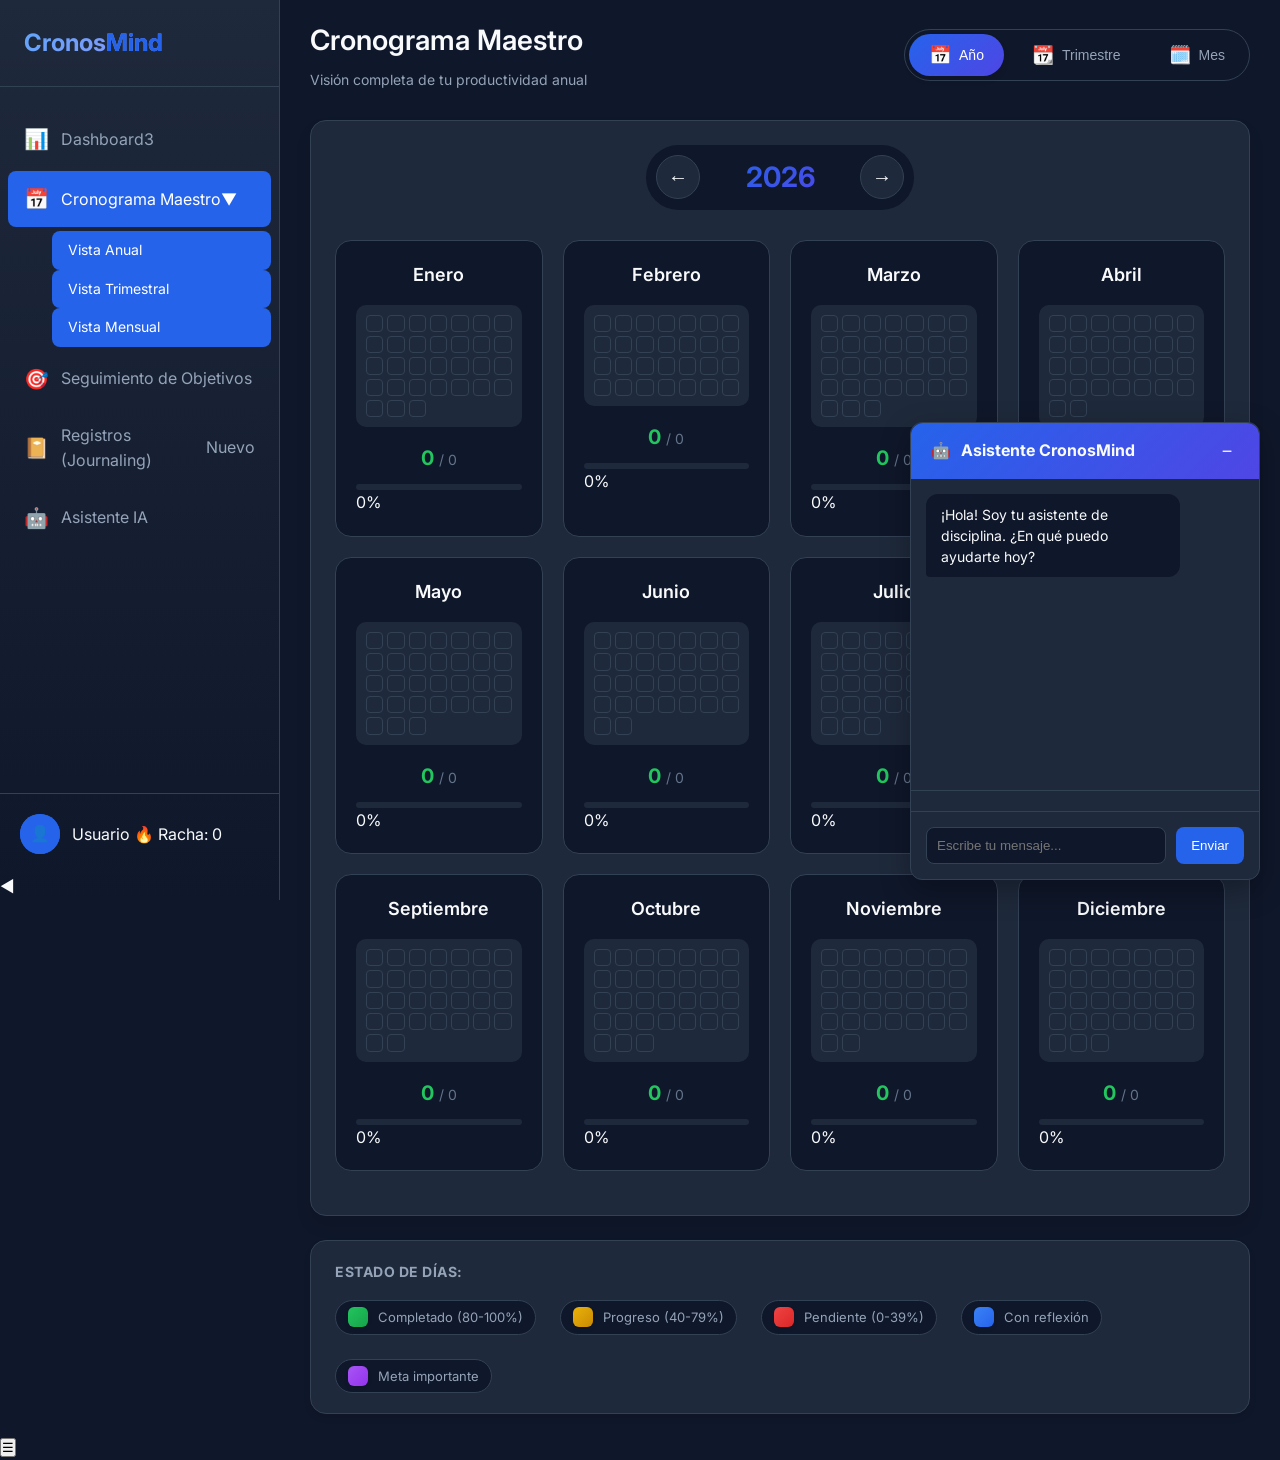
==== cronograma.html @ dc19986a "Inicio" ====
<!DOCTYPE html>
<html lang="es">
<head>
    <meta charset="UTF-8">
    <meta name="viewport" content="width=device-width, initial-scale=1.0">
    <title>CronosMind - Cronograma Maestro</title>
    
    <!-- CSS -->
    <link rel="stylesheet" href="css/style.css">
    <link rel="stylesheet" href="css/components.css">
    <link rel="stylesheet" href="css/cronograma.css">
    
    <!-- Fonts -->
    <link href="https://fonts.googleapis.com/css2?family=Inter:wght@400;500;600;700;800&display=swap" rel="stylesheet">
    
    <!-- PWA -->
    <link rel="manifest" href="manifest.json">
    <meta name="theme-color" content="#2563eb">
</head>
<body>
    <div class="app-container">
        <!-- Sidebar Mejorado -->
        <nav class="sidebar">
            <div class="logo">
                <h1>Cronos<span>Mind</span></h1>
            </div>
            
            <ul class="nav-menu">
                <li class="nav-item">
                    <a href="dashboard.html">
                        <span class="icon">📊</span>
                        <span>Dashboard</span>
                        <span class="badge">3</span>
                    </a>
                </li>
                
                <li class="nav-item has-submenu expanded active">
                    <a href="cronograma.html">
                        <span class="icon">📅</span>
                        <span>Cronograma Maestro</span>
                        <span class="arrow">▼</span>
                    </a>
                    <ul class="sub-menu">
                        <li><a href="cronograma.html?view=year" class="active-view">Vista Anual</a></li>
                        <li><a href="cronograma.html?view=quarter">Vista Trimestral</a></li>
                        <li><a href="cronograma.html?view=month">Vista Mensual</a></li>
                    </ul>
                </li>
                
                <li class="nav-item">
                    <a href="goals.html">
                        <span class="icon">🎯</span>
                        <span>Seguimiento de Objetivos</span>
                    </a>
                </li>
                
                <li class="nav-item">
                    <a href="journal.html">
                        <span class="icon">📔</span>
                        <span>Registros (Journaling)</span>
                        <span class="badge new">Nuevo</span>
                    </a>
                </li>
                
                <li class="nav-item" id="openAIAssistant">
                    <a href="#">
                        <span class="icon">🤖</span>
                        <span>Asistente IA</span>
                    </a>
                </li>
            </ul>

            <div class="sidebar-footer">
                <div class="user-info">
                    <div class="user-avatar">
                        <img src="data:image/svg+xml,%3Csvg xmlns='http://www.w3.org/2000/svg' width='40' height='40' viewBox='0 0 40 40'%3E%3Ccircle cx='20' cy='20' r='20' fill='%232563eb'/%3E%3Ctext x='20' y='25' text-anchor='middle' fill='white' font-size='16' font-family='Arial'%3E👤%3C/text%3E%3C/svg%3E" alt="Avatar">
                    </div>
                    <div class="user-details">
                        <span class="user-name" id="userNameDisplay">Usuario</span>
                        <span class="user-streak">🔥 Racha: <span id="userStreak">0</span></span>
                    </div>
                </div>
            </div>
        </nav>

        <!-- Contenido Principal -->
        <main class="main-content">
            <header class="top-bar">
                <div class="page-title">
                    <h2>Cronograma Maestro</h2>
                    <span class="date">Visión completa de tu productividad anual</span>
                </div>
                <div class="view-controls">
                    <button class="btn-view active" data-view="year">
                        <span class="icon">📅</span>
                        <span>Año</span>
                    </button>
                    <button class="btn-view" data-view="quarter">
                        <span class="icon">📆</span>
                        <span>Trimestre</span>
                    </button>
                    <button class="btn-view" data-view="month">
                        <span class="icon">🗓️</span>
                        <span>Mes</span>
                    </button>
                </div>
            </header>

            <!-- Vista Año -->
            <div class="cronograma-container" id="yearView">
                <div class="year-selector">
                    <button class="nav-year" id="prevYear">
                        <span>←</span>
                    </button>
                    <h2 id="displayYear">2026</h2>
                    <button class="nav-year" id="nextYear">
                        <span>→</span>
                    </button>
                </div>

                <div class="year-grid" id="yearGrid">
                    <!-- Generado por JavaScript -->
                </div>
            </div>

            <!-- Vista Trimestre -->
            <div class="cronograma-container" id="quarterView" style="display: none;">
                <div class="quarter-header">
                    <h2>Resumen Trimestral <span id="quarterYear">2026</span></h2>
                </div>
                <div class="quarters-grid" id="quartersGrid">
                    <!-- Generado por JavaScript -->
                </div>
                <div class="trend-chart-container">
                    <h3>Tendencia de Productividad</h3>
                    <div class="trend-chart" id="trendChart"></div>
                </div>
            </div>

            <!-- Vista Mes -->
            <div class="cronograma-container" id="monthView" style="display: none;">
                <div class="month-header">
                    <button class="back-to-year">
                        <span>←</span> Volver
                    </button>
                    <h2 id="currentMonthTitle">Marzo 2026</h2>
                    <div class="month-nav">
                        <button class="prev-month" id="prevMonth">
                            <span>←</span>
                        </button>
                        <button class="next-month" id="nextMonth">
                            <span>→</span>
                        </button>
                    </div>
                </div>

                <div class="month-calendar">
                    <div class="weekdays">
                        <div>Domingo</div>
                        <div>Lunes</div>
                        <div>Martes</div>
                        <div>Miércoles</div>
                        <div>Jueves</div>
                        <div>Viernes</div>
                        <div>Sábado</div>
                    </div>
                    <div class="days-grid" id="daysGrid">
                        <!-- Generado por JavaScript -->
                    </div>
                </div>

                <div class="month-summary" id="monthSummary">
                    <!-- Generado por JavaScript -->
                </div>
            </div>

            <!-- Leyenda de colores MEJORADA -->
            <div class="legend-container">
                <h4>Estado de días:</h4>
                <div class="legend-items">
                    <div class="legend-item">
                        <span class="color-box" style="background: linear-gradient(135deg, #22c55e, #16a34a);"></span>
                        <span>Completado (80-100%)</span>
                    </div>
                    <div class="legend-item">
                        <span class="color-box" style="background: linear-gradient(135deg, #eab308, #ca8a04);"></span>
                        <span>Progreso (40-79%)</span>
                    </div>
                    <div class="legend-item">
                        <span class="color-box" style="background: linear-gradient(135deg, #ef4444, #dc2626);"></span>
                        <span>Pendiente (0-39%)</span>
                    </div>
                    <div class="legend-item">
                        <span class="color-box" style="background: linear-gradient(135deg, #3b82f6, #2563eb);"></span>
                        <span>Con reflexión</span>
                    </div>
                    <div class="legend-item">
                        <span class="color-box" style="background: linear-gradient(135deg, #a855f7, #9333ea);"></span>
                        <span>Meta importante</span>
                    </div>
                </div>
            </div>
        </main>
    </div>

    <!-- Modal para detalles del día -->
    <div class="modal" id="dayModal" style="display: none;">
        <div class="modal-content">
            <div class="modal-header">
                <h2 id="modalDateTitle"></h2>
                <button class="modal-close" onclick="document.getElementById('dayModal').style.display='none'">×</button>
            </div>
            <div class="modal-body">
                <div class="day-details" id="dayDetails"></div>
            </div>
        </div>
    </div>

    <!-- Scripts -->
    <script src="js/main.js"></script>
    <script src="js/sidebar.js"></script>
    <script src="js/cronograma.js"></script>
    <script src="js/ai-assistant.js"></script>
    
    <script>
        document.addEventListener('DOMContentLoaded', () => {
            // Inicializar sistema
            if (!window.cronosMind) {
                window.cronosMind = new CronosMind();
            }
            
            // Inicializar cronograma
            if (typeof CronogramaMaestro !== 'undefined') {
                window.cronograma = new CronogramaMaestro();
            }
            
            // Inicializar asistente
            if (!window.aiAssistant && typeof AIAssistant !== 'undefined') {
                window.aiAssistant = new AIAssistant();
            }
            
            // Actualizar racha en sidebar
            const streakSpan = document.getElementById('userStreak');
            if (streakSpan && window.cronosMind) {
                streakSpan.textContent = window.cronosMind.calculateStreak?.() || 0;
            }
        });
    </script>
</body>
</html>
---- css/style.css ----
:root {
    --primary-color: #2563eb;
    --secondary-color: #4f46e5;
    --background-dark: #0f172a;
    --background-light: #1e293b;
    --text-primary: #f8fafc;
    --text-secondary: #94a3b8;
    --accent-green: #22c55e;
    --accent-red: #ef4444;
    --accent-yellow: #eab308;
    --sidebar-width: 280px;
    --header-height: 70px;
    --border-color: #334155;
}

* {
    margin: 0;
    padding: 0;
    box-sizing: border-box;
}

body {
    font-family: 'Inter', sans-serif;
    background-color: var(--background-dark);
    color: var(--text-primary);
    line-height: 1.6;
}

.app-container {
    display: flex;
    min-height: 100vh;
}

/* Sidebar Styles */
.sidebar {
    width: var(--sidebar-width);
    background: linear-gradient(180deg, var(--background-light) 0%, #0f172a 100%);
    border-right: 1px solid var(--border-color);
    display: flex;
    flex-direction: column;
    position: fixed;
    height: 100vh;
    overflow-y: auto;
}

.logo {
    padding: 24px;
    border-bottom: 1px solid var(--border-color);
}

.logo h1 {
    font-size: 24px;
    font-weight: 700;
    background: linear-gradient(135deg, #60a5fa, #a78bfa);
    -webkit-background-clip: text;
    -webkit-text-fill-color: transparent;
}

.logo span {
    background: none;
    -webkit-text-fill-color: var(--primary-color);
}

.nav-menu {
    list-style: none;
    padding: 20px 0;
    flex: 1;
}

.nav-item {
    margin: 4px 8px;
}

.nav-item a {
    display: flex;
    align-items: center;
    padding: 12px 16px;
    color: var(--text-secondary);
    text-decoration: none;
    border-radius: 8px;
    transition: all 0.3s ease;
}

.nav-item a:hover {
    background: rgba(37, 99, 235, 0.1);
    color: var(--text-primary);
}

.nav-item.active a {
    background: var(--primary-color);
    color: white;
}

.nav-item .icon {
    margin-right: 12px;
    font-size: 20px;
}

.sub-menu {
    list-style: none;
    margin-left: 44px;
    margin-top: 4px;
}

.sub-menu a {
    padding: 8px 16px;
    font-size: 14px;
}

.sidebar-footer {
    padding: 20px;
    border-top: 1px solid var(--border-color);
}

.user-info {
    display: flex;
    align-items: center;
    gap: 12px;
}

.user-avatar {
    width: 40px;
    height: 40px;
    background: var(--primary-color);
    border-radius: 50%;
    display: flex;
    align-items: center;
    justify-content: center;
    font-size: 20px;
}

/* Main Content */
.main-content {
    flex: 1;
    margin-left: var(--sidebar-width);
    padding: 20px 30px;
}

.top-bar {
    display: flex;
    justify-content: space-between;
    align-items: center;
    margin-bottom: 30px;
    height: var(--header-height);
}

.page-title h2 {
    font-size: 28px;
    font-weight: 600;
    margin-bottom: 4px;
}

.page-title .date {
    color: var(--text-secondary);
    font-size: 14px;
}

.btn {
    padding: 10px 20px;
    border-radius: 8px;
    border: none;
    font-weight: 500;
    cursor: pointer;
    transition: all 0.3s ease;
}

.btn-primary {
    background: var(--primary-color);
    color: white;
}

.btn-primary:hover {
    background: var(--secondary-color);
    transform: translateY(-2px);
}

.btn-secondary {
    background: transparent;
    border: 1px solid var(--border-color);
    color: var(--text-primary);
}

.btn-secondary:hover {
    background: var(--background-light);
}

/* Stats Grid */
.stats-grid {
    display: grid;
    grid-template-columns: repeat(4, 1fr);
    gap: 20px;
    margin-bottom: 30px;
}

.stat-card {
    background: var(--background-light);
    border-radius: 12px;
    padding: 20px;
    display: flex;
    align-items: center;
    gap: 16px;
    border: 1px solid var(--border-color);
    transition: transform 0.3s ease;
}

.stat-card:hover {
    transform: translateY(-4px);
}

.stat-icon {
    width: 48px;
    height: 48px;
    background: rgba(37, 99, 235, 0.1);
    border-radius: 12px;
    display: flex;
    align-items: center;
    justify-content: center;
    font-size: 24px;
}

.stat-info h3 {
    font-size: 14px;
    color: var(--text-secondary);
    margin-bottom: 4px;
}

.stat-number {
    font-size: 28px;
    font-weight: 700;
}

/* Calendar Section */
.calendar-section {
    background: var(--background-light);
    border-radius: 12px;
    padding: 20px;
    margin-bottom: 30px;
    border: 1px solid var(--border-color);
}

.section-header {
    display: flex;
    justify-content: space-between;
    align-items: center;
    margin-bottom: 20px;
}

.calendar-nav {
    display: flex;
    gap: 10px;
}

.calendar-nav button {
    background: transparent;
    border: 1px solid var(--border-color);
    color: var(--text-primary);
    width: 36px;
    height: 36px;
    border-radius: 8px;
    cursor: pointer;
    transition: all 0.3s ease;
}

.calendar-nav button:hover {
    background: var(--primary-color);
}

.calendar-grid {
    display: grid;
    grid-template-columns: repeat(7, 1fr);
    gap: 8px;
}

.calendar-day-header {
    text-align: center;
    padding: 10px;
    color: var(--text-secondary);
    font-weight: 500;
}

.calendar-day {
    aspect-ratio: 1;
    background: var(--background-dark);
    border: 1px solid var(--border-color);
    border-radius: 8px;
    padding: 8px;
    cursor: pointer;
    transition: all 0.3s ease;
    display: flex;
    flex-direction: column;
}

.calendar-day:hover {
    border-color: var(--primary-color);
    transform: scale(1.02);
}

.calendar-day.today {
    border: 2px solid var(--primary-color);
}

.calendar-day.has-entry {
    background: rgba(34, 197, 94, 0.1);
}

.day-number {
    font-weight: 600;
    margin-bottom: 4px;
}

.day-indicator {
    width: 8px;
    height: 8px;
    border-radius: 50%;
    background: var(--accent-green);
    margin-top: auto;
}

/* Dual Section */
.dual-section {
    display: grid;
    grid-template-columns: 1fr 1fr;
    gap: 20px;
}

.goals-section, .quick-journal {
    background: var(--background-light);
    border-radius: 12px;
    padding: 20px;
    border: 1px solid var(--border-color);
}

.goals-section h3, .quick-journal h3 {
    margin-bottom: 16px;
    font-size: 18px;
}

.goals-list {
    margin-bottom: 16px;
}

.goal-item {
    display: flex;
    align-items: center;
    padding: 10px;
    background: var(--background-dark);
    border-radius: 8px;
    margin-bottom: 8px;
}

.goal-item input[type="checkbox"] {
    margin-right: 12px;
    width: 18px;
    height: 18px;
    cursor: pointer;
}

.goal-item label {
    flex: 1;
    cursor: pointer;
}

.goal-type {
    font-size: 12px;
    padding: 4px 8px;
    border-radius: 4px;
    background: rgba(37, 99, 235, 0.2);
    color: var(--text-secondary);
}

.goal-type.obligatoria {
    background: rgba(239, 68, 68, 0.2);
    color: var(--accent-red);
}

.goal-type.opcional {
    background: rgba(234, 179, 8, 0.2);
    color: var(--accent-yellow);
}

.btn-add-goal {
    width: 100%;
    padding: 10px;
    background: transparent;
    border: 2px dashed var(--border-color);
    color: var(--text-secondary);
    border-radius: 8px;
    cursor: pointer;
    transition: all 0.3s ease;
}

.btn-add-goal:hover {
    border-color: var(--primary-color);
    color: var(--primary-color);
}

.quick-journal textarea {
    width: 100%;
    height: 120px;
    background: var(--background-dark);
    border: 1px solid var(--border-color);
    border-radius: 8px;
    padding: 12px;
    color: var(--text-primary);
    font-family: inherit;
    resize: vertical;
    margin-bottom: 12px;
}

.quick-journal textarea:focus {
    outline: none;
    border-color: var(--primary-color);
}

.btn-save-journal {
    width: 100%;
    padding: 10px;
    background: var(--primary-color);
    color: white;
    border: none;
    border-radius: 8px;
    cursor: pointer;
    transition: all 0.3s ease;
}

.btn-save-journal:hover {
    background: var(--secondary-color);
}

/* Scrollbar Personalizada */
::-webkit-scrollbar {
    width: 8px;
}

::-webkit-scrollbar-track {
    background: var(--background-dark);
}

::-webkit-scrollbar-thumb {
    background: var(--border-color);
    border-radius: 4px;
}

::-webkit-scrollbar-thumb:hover {
    background: var(--primary-color);
}

/* Responsive */
@media (max-width: 1024px) {
    .stats-grid {
        grid-template-columns: repeat(2, 1fr);
    }
    
    .dual-section {
        grid-template-columns: 1fr;
    }
}

@media (max-width: 768px) {
    .sidebar {
        width: 80px;
    }
    
    .logo h1 {
        font-size: 0;
    }
    
    .logo h1::first-letter {
        font-size: 24px;
    }
    
    .nav-item span:last-child {
        display: none;
    }
    
    .main-content {
        margin-left: 80px;
    }
}
---- css/components.css ----
/* Modal Styles */
.modal {
    position: fixed;
    top: 0;
    left: 0;
    width: 100%;
    height: 100%;
    background: rgba(0, 0, 0, 0.8);
    display: flex;
    align-items: center;
    justify-content: center;
    z-index: 1000;
    animation: fadeIn 0.3s ease;
}

.modal-content {
    background: var(--background-light);
    border-radius: 12px;
    padding: 30px;
    max-width: 500px;
    width: 90%;
    max-height: 80vh;
    overflow-y: auto;
    border: 1px solid var(--border-color);
    animation: slideUp 0.3s ease;
}

@keyframes fadeIn {
    from { opacity: 0; }
    to { opacity: 1; }
}

@keyframes slideUp {
    from {
        transform: translateY(50px);
        opacity: 0;
    }
    to {
        transform: translateY(0);
        opacity: 1;
    }
}

.modal h2 {
    margin-bottom: 20px;
    color: var(--text-primary);
}

.modal-date {
    color: var(--text-secondary);
    margin-bottom: 20px;
    font-size: 14px;
}

.modal textarea {
    width: 100%;
    height: 150px;
    background: var(--background-dark);
    border: 1px solid var(--border-color);
    border-radius: 8px;
    padding: 12px;
    color: var(--text-primary);
    margin-bottom: 20px;
}

.modal-actions {
    display: flex;
    gap: 10px;
    justify-content: flex-end;
}

/* Day Details Modal */
.day-entries, .day-goals {
    margin: 20px 0;
}

.entry-item {
    background: var(--background-dark);
    border-radius: 8px;
    padding: 12px;
    margin-bottom: 10px;
}

.entry-item p {
    margin-bottom: 5px;
}

.entry-item small {
    color: var(--text-secondary);
    font-size: 12px;
}

.no-data {
    color: var(--text-secondary);
    font-style: italic;
    padding: 10px;
}

/* AI Assistant Styles */
.ai-assistant {
    position: fixed;
    bottom: 20px;
    right: 20px;
    width: 350px;
    background: var(--background-light);
    border: 1px solid var(--border-color);
    border-radius: 12px;
    box-shadow: 0 10px 30px rgba(0, 0, 0, 0.3);
    z-index: 999;
    transition: all 0.3s ease;
}

.ai-assistant.minimized {
    height: 60px;
    overflow: hidden;
}

.assistant-header {
    padding: 15px 20px;
    background: linear-gradient(135deg, var(--primary-color), var(--secondary-color));
    border-radius: 12px 12px 0 0;
    display: flex;
    align-items: center;
    gap: 10px;
    cursor: pointer;
}

.assistant-header h3 {
    flex: 1;
    font-size: 16px;
}

.minimize-btn {
    background: transparent;
    border: none;
    color: white;
    font-size: 18px;
    cursor: pointer;
    width: 24px;
    height: 24px;
    display: flex;
    align-items: center;
    justify-content: center;
    border-radius: 4px;
}

.minimize-btn:hover {
    background: rgba(255, 255, 255, 0.2);
}

.assistant-body {
    height: 400px;
    display: flex;
    flex-direction: column;
}

.messages-container {
    flex: 1;
    overflow-y: auto;
    padding: 15px;
    display: flex;
    flex-direction: column;
    gap: 10px;
}

.message {
    max-width: 80%;
    padding: 10px 15px;
    border-radius: 12px;
    animation: fadeIn 0.3s ease;
}

.message.assistant {
    background: var(--background-dark);
    align-self: flex-start;
    border-bottom-left-radius: 4px;
}

.message.user {
    background: var(--primary-color);
    align-self: flex-end;
    border-bottom-right-radius: 4px;
}

.message p {
    font-size: 14px;
    line-height: 1.5;
}

.suggestions-container {
    padding: 10px 15px;
    display: flex;
    gap: 8px;
    flex-wrap: wrap;
    border-top: 1px solid var(--border-color);
    border-bottom: 1px solid var(--border-color);
}

.suggestion-btn {
    background: var(--background-dark);
    border: 1px solid var(--border-color);
    color: var(--text-secondary);
    padding: 6px 12px;
    border-radius: 16px;
    font-size: 12px;
    cursor: pointer;
    transition: all 0.3s ease;
}

.suggestion-btn:hover {
    background: var(--primary-color);
    color: white;
    border-color: var(--primary-color);
}

.suggestion-btn.action-btn {
    background: var(--primary-color);
    color: white;
    border: none;
}

.input-container {
    padding: 15px;
    display: flex;
    gap: 10px;
}

#assistantInput {
    flex: 1;
    background: var(--background-dark);
    border: 1px solid var(--border-color);
    border-radius: 8px;
    padding: 10px;
    color: var(--text-primary);
}

#assistantInput:focus {
    outline: none;
    border-color: var(--primary-color);
}

#sendMessageBtn {
    background: var(--primary-color);
    border: none;
    color: white;
    padding: 0 15px;
    border-radius: 8px;
    cursor: pointer;
    transition: all 0.3s ease;
}

#sendMessageBtn:hover {
    background: var(--secondary-color);
}

/* Notification Styles */
.notification {
    position: fixed;
    top: 20px;
    right: 20px;
    background: var(--background-light);
    border-left: 4px solid var(--accent-green);
    padding: 15px 20px;
    border-radius: 8px;
    box-shadow: 0 4px 12px rgba(0, 0, 0, 0.3);
    z-index: 1001;
    animation: slideIn 0.3s ease;
    color: var(--text-primary);
    border: 1px solid var(--border-color);
}

.notification.error {
    border-left-color: var(--accent-red);
}

.notification.warning {
    border-left-color: var(--accent-yellow);
}

@keyframes slideIn {
    from {
        transform: translateX(100%);
        opacity: 0;
    }
    to {
        transform: translateX(0);
        opacity: 1;
    }
}

.fade-out {
    animation: fadeOut 0.3s ease forwards;
}

@keyframes fadeOut {
    to {
        opacity: 0;
        transform: translateY(-20px);
    }
}

/* Tooltips */
[data-tooltip] {
    position: relative;
    cursor: help;
}

[data-tooltip]:before {
    content: attr(data-tooltip);
    position: absolute;
    bottom: 100%;
    left: 50%;
    transform: translateX(-50%);
    padding: 5px 10px;
    background: var(--background-dark);
    color: var(--text-primary);
    font-size: 12px;
    border-radius: 4px;
    white-space: nowrap;
    border: 1px solid var(--border-color);
    opacity: 0;
    visibility: hidden;
    transition: all 0.3s ease;
    pointer-events: none;
}

[data-tooltip]:hover:before {
    opacity: 1;
    visibility: visible;
    bottom: calc(100% + 5px);
}
---- css/cronograma.css ----
/* cronograma.css - VERSIÓN MEJORADA CON DISEÑO PROFESIONAL */

:root {
    --primary-color: #2563eb;
    --primary-dark: #1d4ed8;
    --primary-light: #3b82f6;
    --secondary-color: #4f46e5;
    --background-dark: #0f172a;
    --background-light: #1e293b;
    --background-card: #1e293b;
    --text-primary: #f8fafc;
    --text-secondary: #94a3b8;
    --text-muted: #64748b;
    --border-color: #334155;
    --success: #22c55e;
    --success-dark: #16a34a;
    --warning: #eab308;
    --warning-dark: #ca8a04;
    --danger: #ef4444;
    --danger-dark: #dc2626;
    --info: #3b82f6;
    --info-dark: #2563eb;
    --purple: #a855f7;
    --purple-dark: #9333ea;
    --gradient-primary: linear-gradient(135deg, #2563eb, #4f46e5);
    --gradient-success: linear-gradient(135deg, #22c55e, #16a34a);
    --gradient-warning: linear-gradient(135deg, #eab308, #ca8a04);
    --gradient-danger: linear-gradient(135deg, #ef4444, #dc2626);
    --gradient-info: linear-gradient(135deg, #3b82f6, #2563eb);
    --shadow-sm: 0 2px 4px rgba(0,0,0,0.1);
    --shadow-md: 0 4px 6px rgba(0,0,0,0.1);
    --shadow-lg: 0 10px 15px rgba(0,0,0,0.1);
    --shadow-xl: 0 20px 25px rgba(0,0,0,0.1);
    --shadow-inner: inset 0 2px 4px rgba(0,0,0,0.05);
}

/* Contenedor Principal */
.cronograma-container {
    background: var(--background-card);
    border-radius: 16px;
    border: 1px solid var(--border-color);
    padding: 24px;
    margin-bottom: 24px;
    box-shadow: var(--shadow-lg);
    animation: fadeIn 0.3s ease;
}

@keyframes fadeIn {
    from { opacity: 0; transform: translateY(10px); }
    to { opacity: 1; transform: translateY(0); }
}

/* Selector de Año */
.year-selector {
    display: flex;
    align-items: center;
    justify-content: center;
    gap: 30px;
    margin-bottom: 30px;
    padding: 10px;
    background: var(--background-dark);
    border-radius: 50px;
    width: fit-content;
    margin-left: auto;
    margin-right: auto;
}

.nav-year {
    background: var(--background-light);
    border: 1px solid var(--border-color);
    color: var(--text-primary);
    width: 44px;
    height: 44px;
    border-radius: 50%;
    cursor: pointer;
    font-size: 20px;
    transition: all 0.3s ease;
    display: flex;
    align-items: center;
    justify-content: center;
}

.nav-year:hover {
    background: var(--gradient-primary);
    border-color: transparent;
    transform: scale(1.1);
    box-shadow: var(--shadow-md);
}

#displayYear {
    color: var(--text-primary);
    font-size: 28px;
    font-weight: 700;
    background: var(--gradient-primary);
    -webkit-background-clip: text;
    -webkit-text-fill-color: transparent;
    min-width: 100px;
    text-align: center;
}

/* Grid de Años */
.year-grid {
    display: grid;
    grid-template-columns: repeat(4, 1fr);
    gap: 20px;
    margin-bottom: 20px;
}

/* Tarjetas de Mes */
.month-card {
    background: var(--background-dark);
    border: 1px solid var(--border-color);
    border-radius: 16px;
    padding: 20px;
    cursor: pointer;
    transition: all 0.3s ease;
    position: relative;
    overflow: hidden;
}

.month-card::before {
    content: '';
    position: absolute;
    top: 0;
    left: 0;
    right: 0;
    height: 4px;
    background: var(--gradient-primary);
    transform: translateX(-100%);
    transition: transform 0.3s ease;
}

.month-card:hover {
    transform: translateY(-6px);
    border-color: var(--primary-color);
    box-shadow: var(--shadow-xl);
}

.month-card:hover::before {
    transform: translateX(0);
}

.month-title {
    font-size: 18px;
    font-weight: 600;
    margin-bottom: 15px;
    color: var(--text-primary);
    text-align: center;
}

/* Vista previa del mes */
.month-preview-grid {
    display: grid;
    grid-template-columns: repeat(7, 1fr);
    gap: 4px;
    margin-bottom: 15px;
    background: var(--background-light);
    padding: 10px;
    border-radius: 10px;
}

.preview-day {
    aspect-ratio: 1;
    border-radius: 4px;
    background: var(--background-card);
    border: 1px solid var(--border-color);
    transition: all 0.2s ease;
}

/* Estados de los días en preview */
.preview-day.status-completed {
    background: var(--gradient-success);
    border-color: var(--success-dark);
}

.preview-day.status-progress {
    background: var(--gradient-warning);
    border-color: var(--warning-dark);
}

.preview-day.status-pending {
    background: var(--gradient-danger);
    border-color: var(--danger-dark);
}

.preview-day.status-has-entry {
    background: var(--gradient-info);
    border-color: var(--info-dark);
}

.preview-day.status-empty {
    background: var(--background-card);
}

/* Estadísticas del mes */
.month-stats {
    display: flex;
    justify-content: center;
    align-items: baseline;
    gap: 5px;
    margin-bottom: 10px;
}

.stat.completed {
    color: var(--success);
    font-size: 20px;
    font-weight: 700;
}

.stat.total {
    color: var(--text-muted);
    font-size: 14px;
}

/* Barra de progreso */
.progress-bar {
    height: 6px;
    background: var(--background-light);
    border-radius: 3px;
    overflow: hidden;
    position: relative;
}

.progress-fill {
    height: 100%;
    background: var(--gradient-success);
    transition: width 0.5s ease;
    border-radius: 3px;
    position: relative;
    overflow: hidden;
}

.progress-fill::after {
    content: '';
    position: absolute;
    top: 0;
    left: 0;
    right: 0;
    bottom: 0;
    background: linear-gradient(90deg, transparent, rgba(255,255,255,0.2), transparent);
    animation: shimmer 2s infinite;
}

@keyframes shimmer {
    0% { transform: translateX(-100%); }
    100% { transform: translateX(100%); }
}

/* Vista de Trimestres */
.quarters-grid {
    display: grid;
    grid-template-columns: repeat(2, 1fr);
    gap: 20px;
    margin-bottom: 30px;
}

.quarter-card {
    background: linear-gradient(135deg, var(--background-dark), var(--background-light));
    border: 1px solid var(--border-color);
    border-radius: 20px;
    padding: 24px;
    transition: all 0.3s ease;
}

.quarter-card:hover {
    transform: translateY(-4px);
    box-shadow: var(--shadow-xl);
    border-color: var(--primary-color);
}

.quarter-card h3 {
    font-size: 24px;
    font-weight: 700;
    color: var(--text-primary);
    margin-bottom: 20px;
    background: var(--gradient-primary);
    -webkit-background-clip: text;
    -webkit-text-fill-color: transparent;
}

.quarter-stats {
    display: flex;
    align-items: center;
    gap: 20px;
    margin: 15px 0;
}

.big-number {
    font-size: 48px;
    font-weight: 800;
    background: var(--gradient-primary);
    -webkit-background-clip: text;
    -webkit-text-fill-color: transparent;
    line-height: 1;
}

.quarter-details {
    color: var(--text-secondary);
    font-size: 14px;
}

.quarter-details div {
    margin: 4px 0;
}

.progress-bar.large {
    height: 10px;
    margin: 15px 0;
    border-radius: 5px;
}

/* Gráfico de tendencia */
.trend-chart-container {
    background: var(--background-dark);
    border-radius: 16px;
    padding: 24px;
    margin-top: 20px;
}

.trend-chart-container h3 {
    color: var(--text-primary);
    margin-bottom: 20px;
    font-size: 18px;
}

.trend-chart {
    min-height: 200px;
}

.chart-container {
    display: flex;
    align-items: flex-end;
    justify-content: space-around;
    height: 200px;
    gap: 8px;
    padding: 10px 0;
}

.chart-bar-container {
    flex: 1;
    display: flex;
    flex-direction: column;
    align-items: center;
    height: 100%;
}

.chart-bar {
    width: 100%;
    background: var(--gradient-primary);
    border-radius: 6px 6px 0 0;
    min-height: 4px;
    position: relative;
    transition: height 0.5s ease;
    box-shadow: var(--shadow-md);
}

.bar-value {
    position: absolute;
    top: -20px;
    left: 50%;
    transform: translateX(-50%);
    font-size: 11px;
    color: var(--text-secondary);
    font-weight: 500;
}

.bar-label {
    margin-top: 8px;
    font-size: 11px;
    color: var(--text-muted);
    font-weight: 500;
}

/* Calendario Mensual */
.month-calendar {
    background: var(--background-dark);
    border-radius: 16px;
    padding: 24px;
    margin-bottom: 24px;
}

.weekdays {
    display: grid;
    grid-template-columns: repeat(7, 1fr);
    gap: 8px;
    margin-bottom: 16px;
}

.weekdays div {
    text-align: center;
    padding: 12px;
    background: var(--background-light);
    border-radius: 8px;
    color: var(--text-secondary);
    font-weight: 600;
    font-size: 14px;
    text-transform: uppercase;
    letter-spacing: 0.5px;
}

.days-grid {
    display: grid;
    grid-template-columns: repeat(7, 1fr);
    gap: 8px;
}

.day-cell {
    aspect-ratio: 1;
    background: var(--background-light);
    border: 1px solid var(--border-color);
    border-radius: 12px;
    padding: 8px;
    cursor: pointer;
    position: relative;
    transition: all 0.3s ease;
    display: flex;
    flex-direction: column;
}

.day-cell:hover {
    transform: scale(1.02);
    border-color: var(--primary-color);
    box-shadow: var(--shadow-md);
    z-index: 1;
}

.day-number {
    font-size: 16px;
    font-weight: 600;
    color: var(--text-primary);
}

/* Estados de celdas */
.day-cell.completed {
    background: linear-gradient(135deg, rgba(34, 197, 94, 0.15), rgba(34, 197, 94, 0.05));
    border-color: var(--success);
}

.day-cell.progress {
    background: linear-gradient(135deg, rgba(234, 179, 8, 0.15), rgba(234, 179, 8, 0.05));
    border-color: var(--warning);
}

.day-cell.pending {
    background: linear-gradient(135deg, rgba(239, 68, 68, 0.15), rgba(239, 68, 68, 0.05));
    border-color: var(--danger);
}

.day-cell.has-entry {
    border-left: 4px solid var(--info);
}

.day-cell.empty {
    background: transparent;
    border-color: transparent;
    cursor: default;
}

.day-cell.empty:hover {
    transform: none;
    border-color: transparent;
    box-shadow: none;
}

/* Indicadores */
.indicator {
    width: 8px;
    height: 8px;
    border-radius: 50%;
    margin-top: 4px;
}

.indicator.entry {
    background: var(--info);
    box-shadow: 0 0 10px var(--info);
}

.indicator.important {
    background: var(--danger);
    box-shadow: 0 0 10px var(--danger);
}

/* Resumen del mes */
.month-summary {
    background: var(--background-dark);
    border-radius: 16px;
    padding: 24px;
}

.month-summary h3 {
    color: var(--text-primary);
    margin-bottom: 20px;
    font-size: 18px;
}

.summary-stats {
    display: grid;
    grid-template-columns: repeat(3, 1fr);
    gap: 20px;
}

.summary-item {
    text-align: center;
    padding: 20px;
    background: var(--background-light);
    border-radius: 12px;
    transition: all 0.3s ease;
}

.summary-item:hover {
    transform: translateY(-2px);
    box-shadow: var(--shadow-md);
}

.summary-item .label {
    display: block;
    color: var(--text-muted);
    font-size: 13px;
    margin-bottom: 8px;
    text-transform: uppercase;
    letter-spacing: 0.5px;
}

.summary-item .value {
    font-size: 32px;
    font-weight: 700;
    background: var(--gradient-primary);
    -webkit-background-clip: text;
    -webkit-text-fill-color: transparent;
}

/* Leyenda mejorada */
.legend-container {
    background: var(--background-card);
    border-radius: 16px;
    padding: 20px 24px;
    border: 1px solid var(--border-color);
    box-shadow: var(--shadow-md);
}

.legend-container h4 {
    color: var(--text-secondary);
    margin-bottom: 16px;
    font-size: 14px;
    text-transform: uppercase;
    letter-spacing: 0.5px;
}

.legend-items {
    display: flex;
    flex-wrap: wrap;
    gap: 24px;
}

.legend-item {
    display: flex;
    align-items: center;
    gap: 10px;
    font-size: 13px;
    color: var(--text-secondary);
    padding: 6px 12px;
    background: var(--background-dark);
    border-radius: 30px;
    border: 1px solid var(--border-color);
    transition: all 0.3s ease;
}

.legend-item:hover {
    transform: translateY(-2px);
    box-shadow: var(--shadow-sm);
    border-color: var(--primary-color);
}

.color-box {
    width: 20px;
    height: 20px;
    border-radius: 6px;
    box-shadow: var(--shadow-sm);
}

/* Controles de vista mejorados */
.view-controls {
    display: flex;
    gap: 8px;
    background: var(--background-dark);
    padding: 4px;
    border-radius: 40px;
    border: 1px solid var(--border-color);
}

.btn-view {
    background: transparent;
    border: none;
    color: var(--text-secondary);
    padding: 10px 20px;
    border-radius: 30px;
    cursor: pointer;
    transition: all 0.3s ease;
    font-weight: 500;
    display: flex;
    align-items: center;
    gap: 8px;
    font-size: 14px;
}

.btn-view .icon {
    font-size: 18px;
}

.btn-view:hover {
    background: var(--background-light);
    color: var(--text-primary);
}

.btn-view.active {
    background: var(--gradient-primary);
    color: white;
    box-shadow: var(--shadow-md);
}

/* Navegación de meses mejorada */
.month-header {
    display: flex;
    align-items: center;
    justify-content: space-between;
    margin-bottom: 24px;
    padding: 10px;
    background: var(--background-dark);
    border-radius: 50px;
}

.back-to-year {
    background: var(--background-light);
    border: 1px solid var(--border-color);
    color: var(--text-primary);
    padding: 10px 20px;
    border-radius: 30px;
    cursor: pointer;
    transition: all 0.3s ease;
    display: flex;
    align-items: center;
    gap: 8px;
    font-size: 14px;
}

.back-to-year:hover {
    background: var(--gradient-primary);
    border-color: transparent;
    transform: translateX(-2px);
}

.month-nav {
    display: flex;
    gap: 8px;
}

.prev-month, .next-month {
    background: var(--background-light);
    border: 1px solid var(--border-color);
    color: var(--text-primary);
    width: 40px;
    height: 40px;
    border-radius: 50%;
    cursor: pointer;
    transition: all 0.3s ease;
    display: flex;
    align-items: center;
    justify-content: center;
    font-size: 18px;
}

.prev-month:hover, .next-month:hover {
    background: var(--gradient-primary);
    border-color: transparent;
    transform: scale(1.1);
}

.prev-month:disabled, .next-month:disabled {
    opacity: 0.3;
    cursor: not-allowed;
    pointer-events: none;
}

/* Modal mejorado */
.modal {
    position: fixed;
    top: 0;
    left: 0;
    width: 100%;
    height: 100%;
    background: rgba(0, 0, 0, 0.8);
    backdrop-filter: blur(8px);
    display: flex;
    align-items: center;
    justify-content: center;
    z-index: 2000;
    animation: fadeIn 0.3s ease;
}

.modal-content {
    background: var(--background-card);
    border-radius: 24px;
    width: 90%;
    max-width: 500px;
    max-height: 80vh;
    overflow-y: auto;
    border: 1px solid var(--border-color);
    box-shadow: var(--shadow-xl);
    animation: slideUp 0.3s ease;
}

.modal-header {
    padding: 20px 24px;
    border-bottom: 1px solid var(--border-color);
    display: flex;
    justify-content: space-between;
    align-items: center;
    background: var(--gradient-primary);
    border-radius: 24px 24px 0 0;
}

.modal-header h2 {
    color: white;
    font-size: 20px;
}

.modal-close {
    background: rgba(255, 255, 255, 0.2);
    border: none;
    color: white;
    width: 32px;
    height: 32px;
    border-radius: 50%;
    cursor: pointer;
    font-size: 20px;
    display: flex;
    align-items: center;
    justify-content: center;
    transition: all 0.3s ease;
}

.modal-close:hover {
    background: rgba(255, 255, 255, 0.3);
    transform: rotate(90deg);
}

.modal-body {
    padding: 24px;
}

/* Animaciones */
@keyframes slideUp {
    from {
        opacity: 0;
        transform: translateY(30px);
    }
    to {
        opacity: 1;
        transform: translateY(0);
    }
}

/* Responsive */
@media (max-width: 1200px) {
    .year-grid {
        grid-template-columns: repeat(3, 1fr);
    }
    
    .quarters-grid {
        grid-template-columns: 1fr;
    }
}

@media (max-width: 992px) {
    .year-grid {
        grid-template-columns: repeat(2, 1fr);
    }
    
    .summary-stats {
        grid-template-columns: 1fr;
    }
    
    .weekdays div {
        font-size: 12px;
        padding: 8px;
    }
}

@media (max-width: 768px) {
    .year-grid {
        grid-template-columns: 1fr;
    }
    
    .view-controls {
        flex-direction: column;
        width: 100%;
    }
    
    .btn-view {
        width: 100%;
        justify-content: center;
    }
    
    .legend-items {
        flex-direction: column;
        gap: 10px;
    }
    
    .month-header {
        flex-direction: column;
        gap: 10px;
    }
}

/* Efectos de hover en tarjetas */
.month-card, .quarter-card, .stat-card {
    position: relative;
    overflow: hidden;
}

.month-card::after, .quarter-card::after {
    content: '';
    position: absolute;
    top: -50%;
    left: -50%;
    width: 200%;
    height: 200%;
    background: radial-gradient(circle, rgba(255,255,255,0.1) 0%, transparent 70%);
    opacity: 0;
    transition: opacity 0.3s ease;
}

.month-card:hover::after, .quarter-card:hover::after {
    opacity: 1;
}

/* Tooltips personalizados */
[data-tooltip] {
    position: relative;
    cursor: help;
}

[data-tooltip]:before {
    content: attr(data-tooltip);
    position: absolute;
    bottom: 100%;
    left: 50%;
    transform: translateX(-50%);
    padding: 8px 12px;
    background: var(--background-dark);
    color: var(--text-primary);
    font-size: 12px;
    border-radius: 6px;
    white-space: nowrap;
    border: 1px solid var(--border-color);
    box-shadow: var(--shadow-md);
    opacity: 0;
    visibility: hidden;
    transition: all 0.3s ease;
    z-index: 100;
}

[data-tooltip]:hover:before {
    opacity: 1;
    visibility: visible;
    bottom: calc(100% + 10px);
}

/* Scrollbar personalizada */
::-webkit-scrollbar {
    width: 8px;
    height: 8px;
}

::-webkit-scrollbar-track {
    background: var(--background-dark);
    border-radius: 4px;
}

::-webkit-scrollbar-thumb {
    background: var(--border-color);
    border-radius: 4px;
    transition: all 0.3s ease;
}

::-webkit-scrollbar-thumb:hover {
    background: var(--primary-color);
}
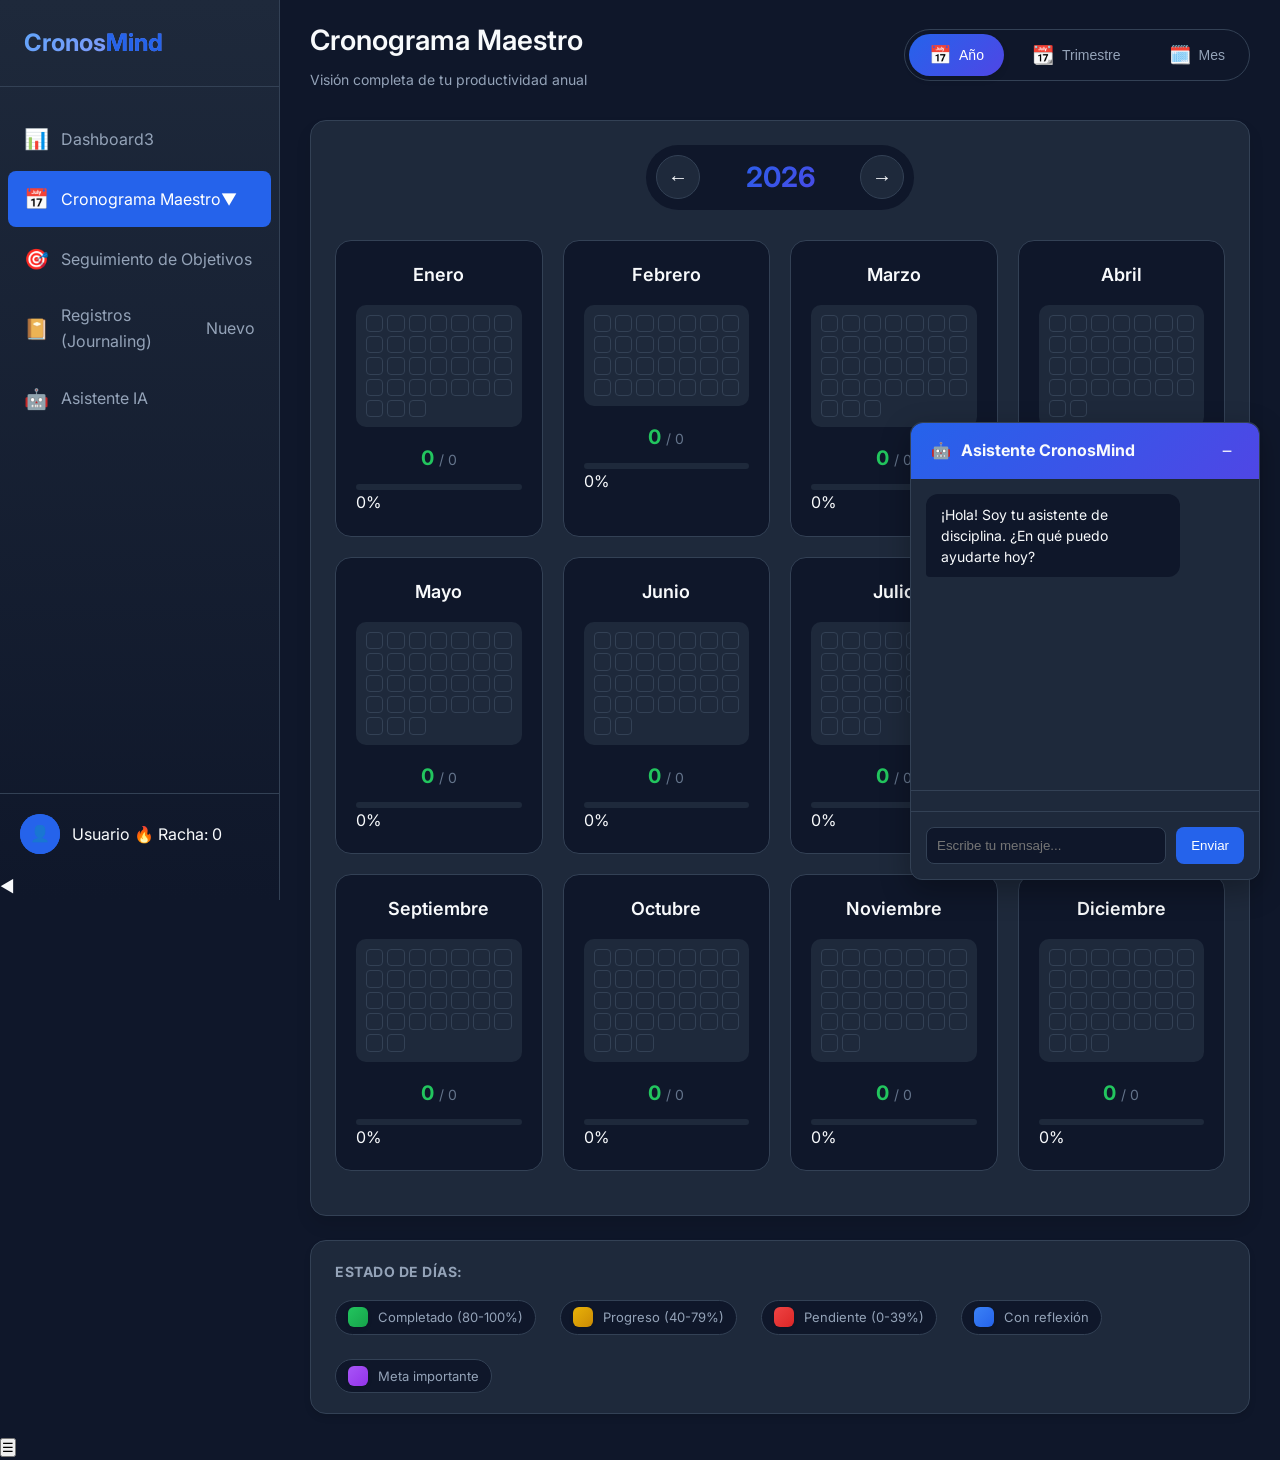
==== commit a876b9cc: "Modificaciones de Funcionalidades" ====
--- a/cronograma.html
+++ b/cronograma.html
@@ -34,7 +34,7 @@
                     </a>
                 </li>
                 
-                <li class="nav-item has-submenu expanded active">
+                <li class="nav-item has-submenu active">
                     <a href="cronograma.html">
                         <span class="icon">📅</span>
                         <span>Cronograma Maestro</span>
--- a/css/style.css
+++ b/css/style.css
@@ -100,6 +100,11 @@
     list-style: none;
     margin-left: 44px;
     margin-top: 4px;
+    display: none; /* Oculto por defecto */
+}
+
+.nav-item:hover .sub-menu {
+    display: block; /* Mostrar en hover */
 }
 
 .sub-menu a {
@@ -364,7 +369,7 @@
     font-size: 12px;
     padding: 4px 8px;
     border-radius: 4px;
-    background: rgba(37, 99, 235, 0.2);
+    background: rgba(37, 100, 235, 0);
     color: var(--text-secondary);
 }
 
--- a/css/cronograma.css
+++ b/css/cronograma.css
@@ -649,6 +649,153 @@
     transform: translateX(-2px);
 }
 
+/* Modal del día */
+#dayModal .modal-content {
+    max-width: 600px;
+    max-height: 80vh;
+    overflow-y: auto;
+}
+
+.day-section {
+    margin-bottom: 24px;
+    padding: 16px;
+    background: var(--background-dark);
+    border-radius: 12px;
+    border: 1px solid var(--border-color);
+}
+
+.day-section h4 {
+    color: var(--text-primary);
+    margin-bottom: 16px;
+    font-size: 16px;
+    display: flex;
+    align-items: center;
+    gap: 8px;
+}
+
+.entry-item {
+    padding: 12px;
+    background: var(--background-light);
+    border-radius: 8px;
+    margin-bottom: 8px;
+    border-left: 4px solid var(--info);
+}
+
+.entry-item p {
+    color: var(--text-primary);
+    margin-bottom: 4px;
+    line-height: 1.5;
+}
+
+.entry-item small {
+    color: var(--text-muted);
+    font-size: 12px;
+}
+
+.goal-item-mini {
+    display: flex;
+    align-items: center;
+    gap: 12px;
+    padding: 12px;
+    background: var(--background-light);
+    border-radius: 8px;
+    margin-bottom: 8px;
+    transition: all 0.3s ease;
+}
+
+.goal-item-mini:hover {
+    background: var(--background-card);
+    transform: translateX(4px);
+}
+
+.goal-item-mini.completed {
+    opacity: 0.8;
+    background: rgba(34, 197, 94, 0.1);
+    border-left: 4px solid var(--success);
+}
+
+.goal-checkbox {
+    display: flex;
+    align-items: center;
+    gap: 8px;
+    cursor: pointer;
+    user-select: none;
+}
+
+.goal-checkbox input[type="checkbox"] {
+    width: 18px;
+    height: 18px;
+    accent-color: var(--primary-color);
+    cursor: pointer;
+}
+
+.checkmark {
+    width: 18px;
+    height: 18px;
+    border: 2px solid var(--border-color);
+    border-radius: 4px;
+    background: var(--background-dark);
+    transition: all 0.3s ease;
+    position: relative;
+}
+
+.goal-checkbox input[type="checkbox"]:checked + .checkmark {
+    background: var(--primary-color);
+    border-color: var(--primary-color);
+}
+
+.goal-checkbox input[type="checkbox"]:checked + .checkmark::after {
+    content: '✓';
+    position: absolute;
+    top: 50%;
+    left: 50%;
+    transform: translate(-50%, -50%);
+    color: white;
+    font-size: 12px;
+    font-weight: bold;
+}
+
+.goal-text {
+    flex: 1;
+    color: var(--text-primary);
+    font-weight: 500;
+}
+
+.goal-type-badge {
+    padding: 4px 8px;
+    border-radius: 12px;
+    font-size: 11px;
+    font-weight: 600;
+    text-transform: uppercase;
+    text-align: center;
+    min-width: 70px;
+}
+
+.goal-type-badge.obligatoria {
+    background: rgba(239, 68, 68, 0.15);
+    color: #ef4444;
+    border: 1px solid rgba(239, 68, 68, 0.3);
+}
+
+.goal-type-badge.importante {
+    background: rgba(234, 179, 8, 0.15);
+    color: #eab308;
+    border: 1px solid rgba(234, 179, 8, 0.3);
+}
+
+.goal-type-badge.opcional {
+    background: rgba(34, 197, 94, 0.15);
+    color: #22c55e;
+    border: 1px solid rgba(34, 197, 94, 0.3);
+}
+
+.no-data {
+    text-align: center;
+    color: var(--text-muted);
+    padding: 40px 20px;
+    font-style: italic;
+}
+
 .month-nav {
     display: flex;
     gap: 8px;
